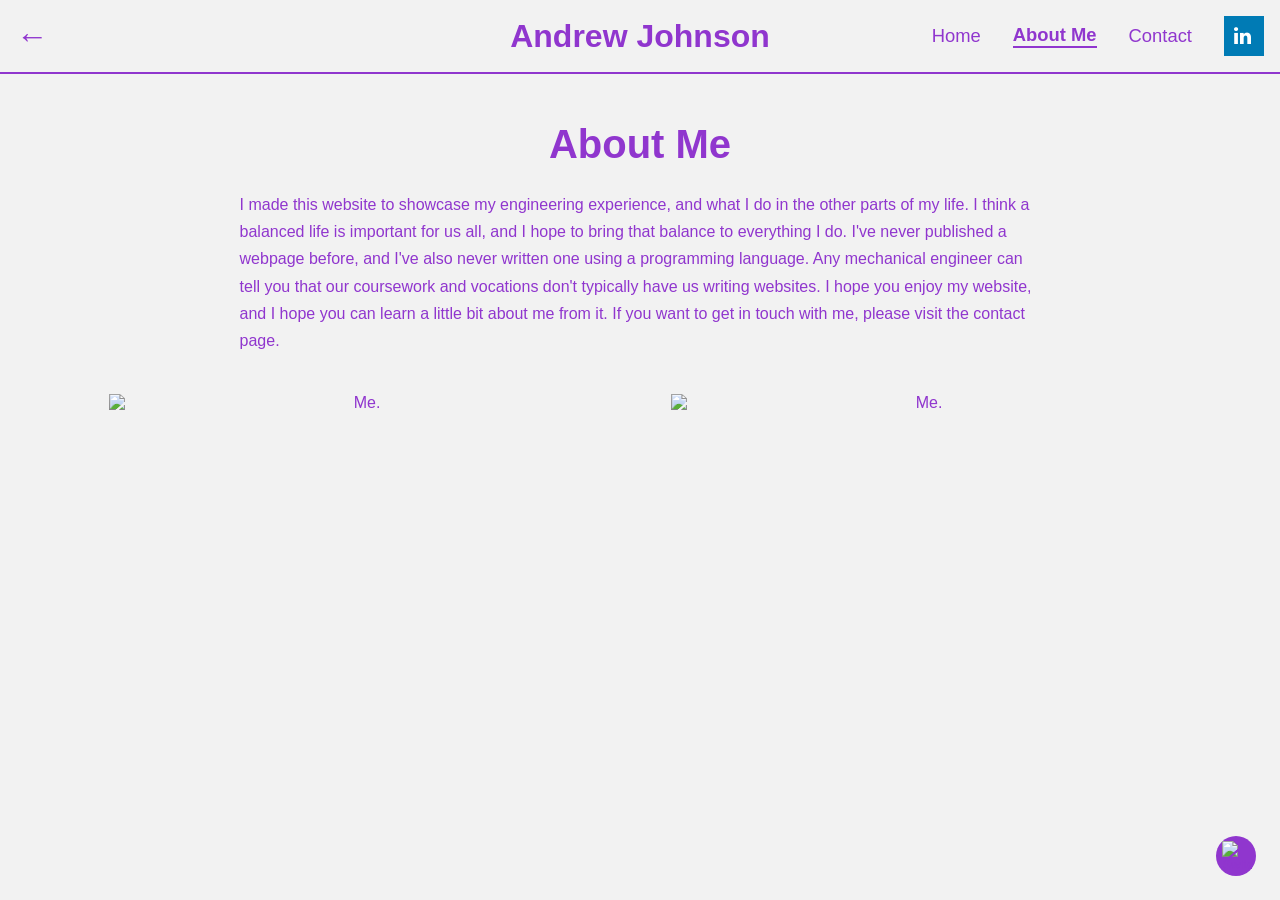
==== about.html @ 5dbe1c24 "Add files via upload" ====
<!DOCTYPE html>
<html lang="en">
<head>
    <meta charset="UTF-8">
    <meta name="viewport" content="width=device-width, initial-scale=1.0">
    <title>About Me | Andrew Johnson's Portfolio</title>
    <link rel="stylesheet" href="style.css">
    <link rel="stylesheet" href="https://cdnjs.cloudflare.com/ajax/libs/font-awesome/4.7.0/css/font-awesome.min.css">
</head>
<body class="light-theme">
    <nav class="nav" aria-label="Main navigation">
        <div class="header-left">
            <a class="back-link" href="index.html" aria-label="Back to home" title="Back to home">&#8592;</a>
        </div>
        <nav class="header-center" aria-label="Main navigation" style="font-size: 2rem; font-weight: bold;">
            Andrew Johnson
        </nav>
        <nav class="header-right" aria-label="Main navigation">    
            <a href="index.html" aria-label="Home page">Home</a>
            <a class="active" href="about.html" aria-label="About page">About Me</a>
            <a href="contact.html" aria-label="Contact page">Contact</a>
            <a href="https://www.linkedin.com/in/andrew-johnson-matsci" class="fa fa-linkedin" aria-label="LinkedIn profile" target="_blank"></a>
        </nav>
    </nav>
    <main class="experience-page experience-page-wide">
        <h1>About Me</h1>
        <p> I made this website to showcase my engineering experience, and what I do in the other parts of my life. 
            I think a balanced life is important for us all, and I hope to bring that balance to everything I do. 
            I've never published a webpage before, and I've also never written one using a programming language. 
            Any mechanical engineer can tell you that our coursework and vocations don't typically have us writing websites. 
            I hope you enjoy my website, and I hope you can learn a little bit about me from it. If you want to get in touch with me, 
            please visit the contact page.  </p>
        <div class="experience-gallery experience-gallery-two">
            <figure>
                <img src="images/IMG_6445.jpeg" alt="Me.">
                <figcaption>    </figcaption>
            </figure>
            <figure>
                <img src="images/DSC_0146.JPG" alt="Me.">
                <figcaption>    </figcaption>
            </figure>
    </main>
    <button class="btn" type="button" aria-label="Toggle color theme">
        <img src="images/moon.svg" alt="Switch to dark theme" id="theme-icon" style="width: 30px; height: 30px;">
    </button>
    <script src="app.js"></script>
    <noscript>You need to enable Javascript to view the full site.</noscript>
</body>
</html>
---- style.css ----
:root {
    --purple: #9036ce;
    --off_white: #f2f2f2;

    --light_blue: #a2bfc3;
    --dark_blue: #1d2d30;
}

body {
    margin: 0;
    background: var(--bg);
    color: var(--fontColor);
    font-family: helvetica;
}

.light-theme {
    --bg: var(--off_white);
    --fontColor: var(--purple);
}
.dark-theme {
    --bg: var(--dark_blue);
    --fontColor: var(--light_blue);
}

.active {
    font-weight: 700;
    border-bottom: 2px solid var(--fontColor);
}

.btn {
    position: fixed;
    right: 24px;
    bottom: 24px;
    z-index: 20;
    display: grid;
    place-items: center;
    height: 40px;
    width: 40px;
    border-radius: 50%;
    border: none;
    color: var(--fontColor);
    background-color: var(--fontColor);
}

.robotics-project-links {
    display: grid;
    grid-template-columns: repeat(3, minmax(0, 1fr));
    gap: 16px;
    margin: 0 0 32px;
}

.robotics-project-links a {
    display: flex;
    min-height: 48px;
    align-items: center;
    justify-content: center;
    padding: 10px 16px;
    border: 1px solid var(--fontColor);
    /* border-radius: 6px; */
    color: var(--fontColor);
    font-weight: 700;
    text-decoration: none;
    transition: background-color 160ms ease, color 160ms ease;
}

.robotics-project-links a:hover {
    background-color: var(--fontColor);
    color: var(--bg);
}

.robotics-project-links a:focus-visible {
    outline: 3px solid var(--fontColor);
    outline-offset: 3px;
}

.back-link {
    display: flex;
    align-items: center;
    justify-content: center;
    /* width: 40px;
    height: 40px;
    margin: 16px 24px; */
    color: var(--fontColor);
    text-decoration: none;
    font-size: 2rem;
}

.nav,
.header {
    position: sticky;
    top: 0;
    z-index: 100;
    background: var(--bg);
}

.nav {
    display: flex;
    gap: 1rem;
    padding: 16px;
    border-bottom: 2px solid;
    border-color: var(--fontColor);
    font-size: 1.15rem;
}

.header-left{
    flex: 1; /* shorthand for: flex-grow: 1, flex-shrink: 1, flex-basis: 0 */
    display: flex;
    justify-content: flex-start;
    align-items: center;
}

.header-center{
    flex: 1;
    display: flex;
    justify-content: center;
    align-items: center;
}

.header-right {
    flex: 1;
    display: flex;
    justify-content: flex-end;
    align-items: center; 
    gap: 2rem;
}

.nav a {
    text-decoration: none;
    color: var(--fontColor);
}

.nav a.fa-linkedin {
    background: #007bb5;
    color: white;
    padding: 10px;
    font-size: 20px;
    width: 20px;
}

.home-layout {
    display: grid;
    grid-template-columns: minmax(0, 1fr) minmax(260px, 0.85fr);
    align-items: start;
    gap: 64px;
    width: min(100% - 48px, 1100px);
    margin: 64px auto;
}

.home-intro h1 {
    margin: 0 0 24px;
    font-size: 5rem;
}

.home-intro-content {
    display: grid;
    grid-template-columns: minmax(0, 0.8fr) minmax(0, 1.2fr);
    align-items: center;
    gap: 24px;
}

.home-intro-content img {
    display: block;
    width: 100%;
    max-width: 260px;
    height: auto;
    justify-self: center;
    padding: 1px;
}

.home-intro-content p {
    margin: 0;
    line-height: 1.6;
}

.home-projects h2 {
    margin: 12px 0 20px;
    font-size: 1.75rem;
    border-style: solid;
    border-color: var(--fontColor);
    border-width: 2px;
    padding: 16px;
    text-align: center;
}

.home-projects ul {
    margin: 0;
    padding: 0;
    list-style: none;
}

.home-projects li {
    display: flex;
    align-items: baseline;
    justify-content: space-between;
    gap: 16px;
    padding: 32px 0;
    border-bottom: 1px solid color-mix(in srgb, var(--fontColor) 24%, transparent);
    font-size: 1.15rem;
    /* background: color-mix(in srgb, var(--fontColor) 6%, var(--bg)); */
}

.home-projects li a {
    min-width: 0;
    text-decoration: none;
    color: var(--fontColor);
}

.project-year {
    flex: 0 0 auto;
    white-space: nowrap;
}

.experience-page {
    width: min(100% - 40px, 760px);
    margin: 48px auto 80px;
    text-align: center;
}

.experience-page-wide {
    width: min(100% - 40px, 1100px);
}

.experience-page.experience-page-wide > p {
    max-width: 90ch;
    text-align: left;
}

.experience-page h1 {
    margin: 0 0 24px;
    font-size: 2.5rem;
}

.experience-page > p {
    max-width: 68ch;
    margin: 0 auto 40px;
    line-height: 1.7;
}

.experience-layout {
    display: grid;
    grid-template-columns: minmax(0, 1fr) minmax(0, 1fr);
    align-items: start;
    gap: 40px;
    text-align: left;
}

.experience-layout > p {
    margin: 0;
    line-height: 1.7;
}

.experience-gallery {
    display: grid;
    grid-template-columns: minmax(0, 1fr);
    gap: 40px;
}

.experience-gallery {
    display: grid;
    grid-template-columns: repeat(3, minmax(0, 1fr));
    gap: 24px;
}

.experience-gallery-three {
    grid-template-columns: repeat(3, minmax(0, 1fr));
    gap: 24px;
}

.experience-gallery-two {
    grid-template-columns: repeat(2, minmax(0, 1fr));
    gap: 24px;
}

.experience-gallery-four {
    grid-template-columns: repeat(2, minmax(0, 1fr));
    gap: 24px;
}

.experience-gallery figure {
    display: flex;
    flex-direction: column;
    align-items: center;
    gap: 12px;
    margin: 0;
}

.experience-gallery img {
    display: block;
    width: min(100%, 500px);
    height: auto;
}

.experience-gallery iframe {
    display: block;
    width: min(100%, 720px);
    aspect-ratio: 16 / 9;
    border: 0;
}

.experience-gallery figcaption {
    max-width: 60ch;
    line-height: 1.55;
}

@media (max-width: 760px) {
    .home-layout {
        grid-template-columns: 1fr;
        gap: 40px;
        margin-top: 40px;
    }

    .experience-layout {
        grid-template-columns: 1fr;
        gap: 28px;
    }

    .experience-gallery-three {
        grid-template-columns: repeat(2, minmax(0, 1fr));
    }

}

@media (max-width: 480px) {
    .home-intro-content {
        grid-template-columns: 1fr;
    }

    .home-intro-content img {
        max-width: 320px;
    }

    .experience-gallery-two {
        grid-template-columns: 1fr;
    }

    .experience-gallery-three {
        grid-template-columns: 1fr;
    }

    .experience-gallery-four {
        grid-template-columns: 1fr;
    }
}
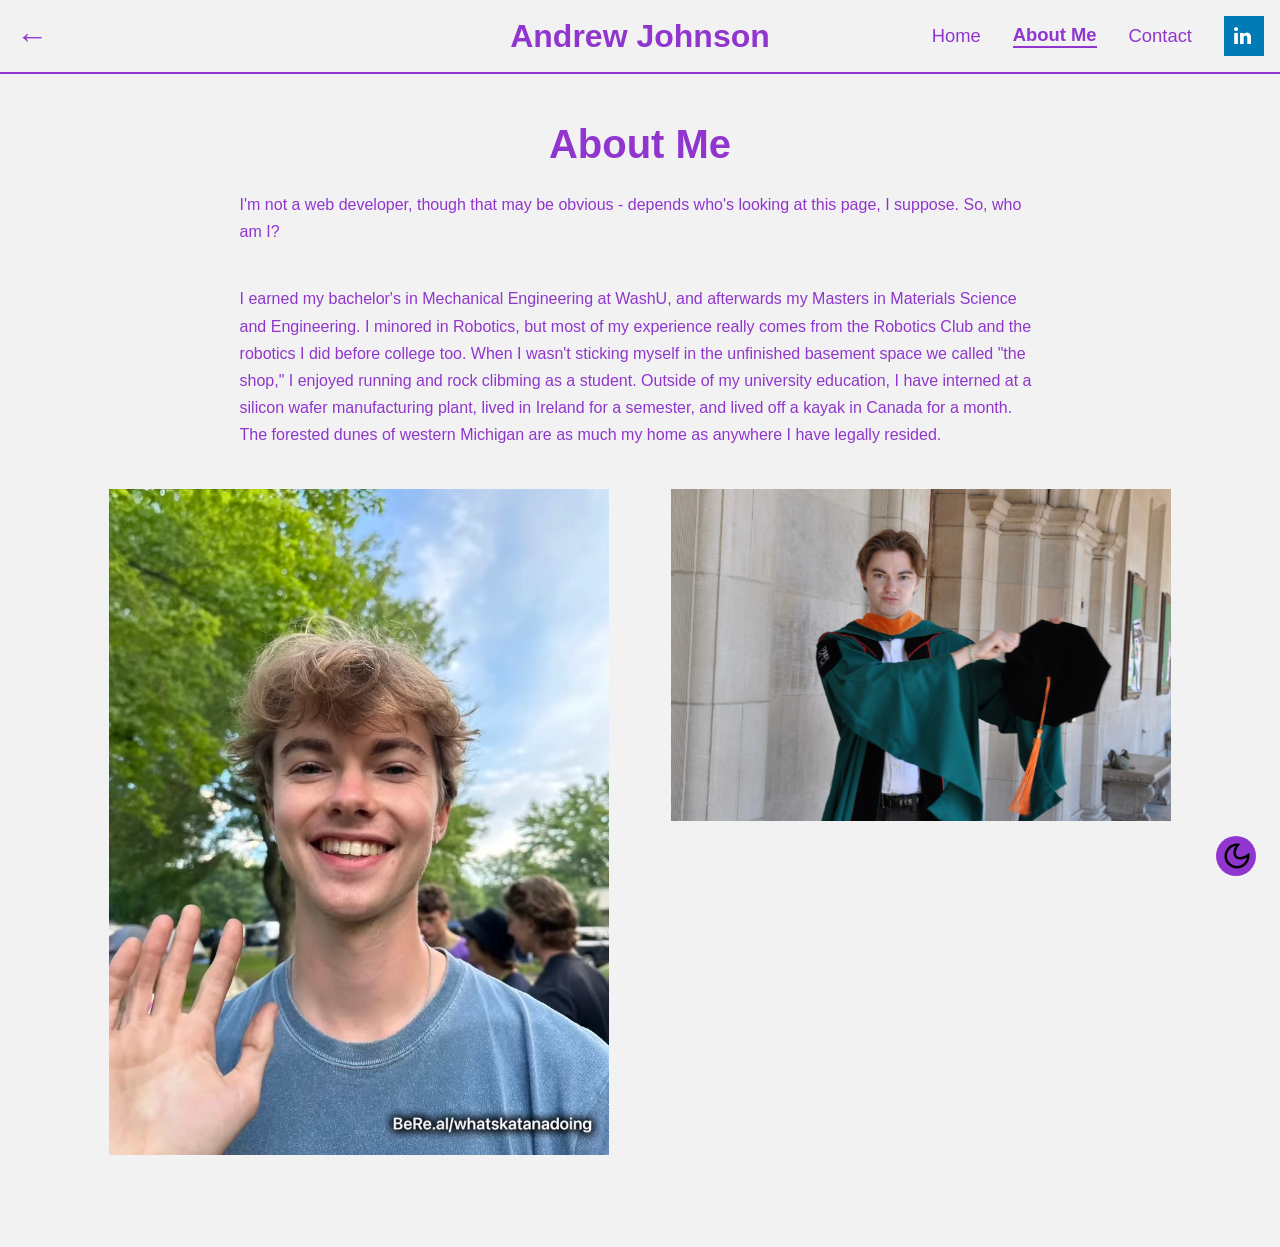
==== commit 97ea66a8: "updates" ====
--- a/about.html
+++ b/about.html
@@ -24,12 +24,14 @@
     </nav>
     <main class="experience-page experience-page-wide">
         <h1>About Me</h1>
-        <p> I made this website to showcase my engineering experience, and what I do in the other parts of my life. 
-            I think a balanced life is important for us all, and I hope to bring that balance to everything I do. 
-            I've never published a webpage before, and I've also never written one using a programming language. 
-            Any mechanical engineer can tell you that our coursework and vocations don't typically have us writing websites. 
-            I hope you enjoy my website, and I hope you can learn a little bit about me from it. If you want to get in touch with me, 
-            please visit the contact page.  </p>
+        <p> I'm not a web developer, though that may be obvious - depends who's looking at this page, I suppose. So, who am I? </p>
+        <p>
+            I earned my bachelor's in Mechanical Engineering at WashU, and afterwards my Masters in Materials Science and Engineering. 
+            I minored in Robotics, but most of my experience really comes from the Robotics Club and the robotics I did before college too. 
+            When I wasn't sticking myself in the unfinished basement space we called "the shop," I enjoyed running and rock clibming as a student.
+            Outside of my university education, I have interned at a silicon wafer manufacturing plant, lived in Ireland for a semester, and lived 
+            off a kayak in Canada for a month. The forested dunes of western Michigan are as much my home as anywhere I have legally resided. 
+        </p>
         <div class="experience-gallery experience-gallery-two">
             <figure>
                 <img src="images/IMG_6445.jpeg" alt="Me.">
--- a/style.css
+++ b/style.css
@@ -244,6 +244,10 @@
     text-align: left;
 }
 
+.experience-layout-video {
+    grid-template-columns: minmax(0, 1fr);
+}
+
 .experience-layout > p {
     margin: 0;
     line-height: 1.7;
@@ -259,6 +263,10 @@
     display: grid;
     grid-template-columns: repeat(3, minmax(0, 1fr));
     gap: 24px;
+}
+
+.experience-gallery-video {
+    grid-template-columns: minmax(0, 1fr);
 }
 
 .experience-gallery-three {
@@ -297,6 +305,10 @@
     border: 0;
 }
 
+.experience-gallery-video iframe {
+    width: min(100%, 960px);
+}
+
 .experience-gallery figcaption {
     max-width: 60ch;
     line-height: 1.55;
